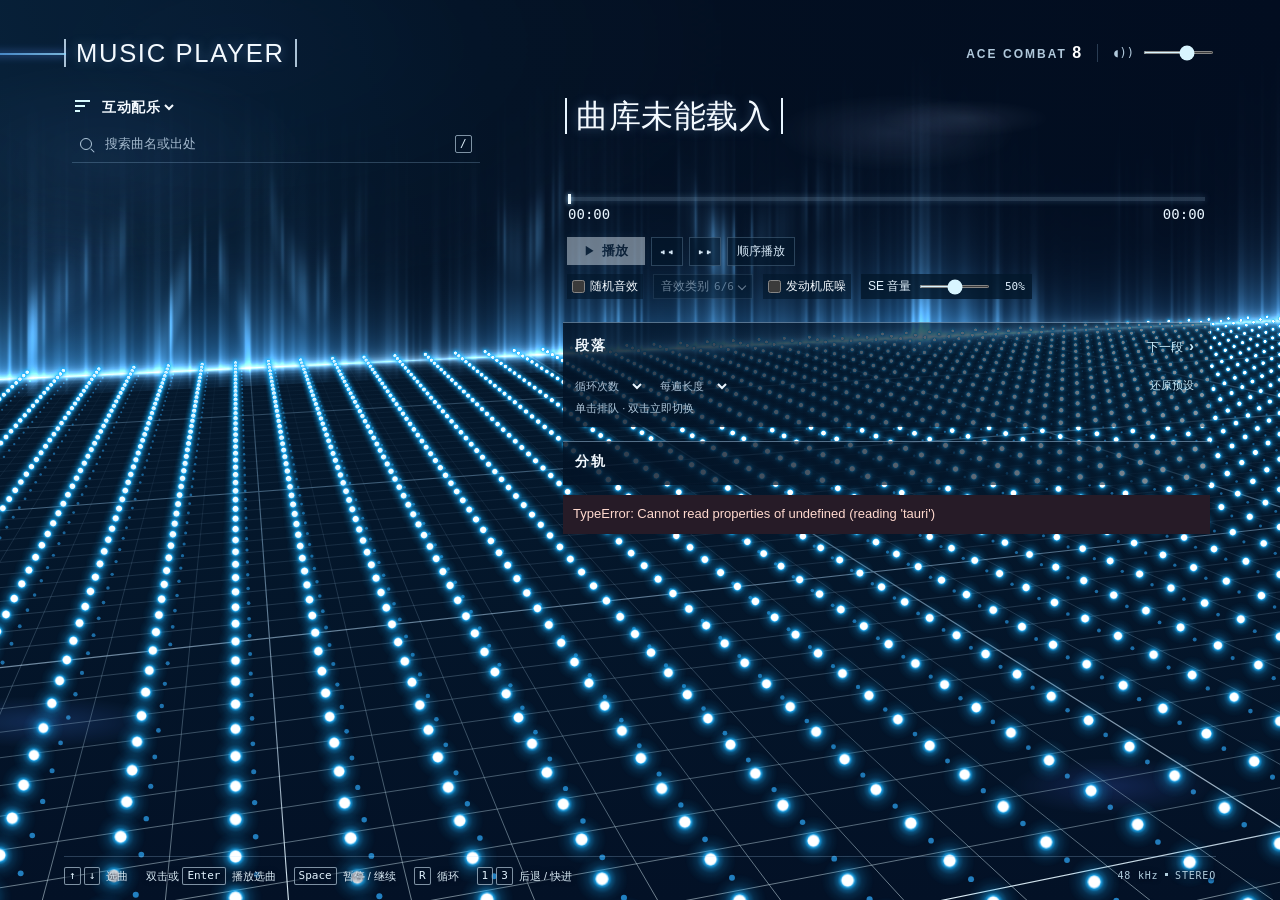
==== desktop/ui/index.html @ ee639d5a "Add AC8 interactive music player and portable Windows build" ====
<!doctype html>
<html lang="zh-CN">
<head>
  <meta charset="utf-8"><meta name="viewport" content="width=device-width,initial-scale=1">
  <title>ACE COMBAT 8 · MUSIC PLAYER</title>
  <link rel="stylesheet" href="player.css">
  <script defer src="spectral-field.js"></script><script defer src="terrain.js"></script>
  <script defer src="meters.js"></script><script defer src="arrangements.js"></script><script defer src="library-import.js"></script><script defer src="player.js"></script>
</head>
<body>
  <canvas id="terrain" aria-hidden="true"></canvas>
  <dialog id="libraryImport" aria-labelledby="importTitle">
    <h2 id="importTitle">从游戏导入音频</h2>
    <p id="importInfo"></p>
    <form id="importForm">
      <label for="importPath">ACE COMBAT 8 安装目录</label>
      <div class="import-path"><input id="importPath" type="text" spellcheck="false" placeholder="选择或粘贴游戏目录"><button id="importBrowse" type="button">浏览…</button></div>
      <progress id="importProgress" hidden></progress>
      <p id="importMessage" role="status"></p>
      <button id="importStart" class="primary" type="submit">导入音频</button>
    </form>
  </dialog>
  <div class="shell">
    <header><h1>MUSIC PLAYER</h1>
      <div class="header-right"><span class="game">ACE COMBAT <b>8</b></span><span class="vline"></span>
        <label class="vol" title="总音量"><span aria-hidden="true">◖))</span><span class="sr">总音量</span><input id="volume" type="range" min="0" max="100" value="65"></label>
      </div>
    </header>
    <main>
      <nav aria-label="曲库">
        <div class="navtop"><label class="category"><span class="filter-icon" aria-hidden="true"></span>
          <select aria-label="曲库分类" id="filter"><option>互动配乐</option><option>单段配乐</option><option>全部曲目</option></select></label>
          <span id="total" class="mono"></span></div>
        <label class="search"><i aria-hidden="true"></i><input type="search" id="query" placeholder="搜索曲名或出处" aria-label="搜索曲名或出处"><kbd>/</kbd></label>
        <div id="list" role="listbox" aria-label="选曲" tabindex="0"></div>
        <p id="empty" hidden>没有匹配的曲目</p>
      </nav>
      <section id="right" aria-label="播放控制">
        <article id="now"><div class="headings"><h2 id="title">正在读取曲库</h2><p id="origin"></p><p id="other" hidden></p></div>
          <div class="meterbox"><canvas id="spectrum" aria-label="实时音频频谱"></canvas></div>
          <input id="seek" type="range" min="0" max="10000" value="0" aria-label="段落播放位置">
          <div class="timing mono"><span id="time">00:00</span><span id="duration">00:00</span></div>
          <div class="transport"><button class="primary" id="play" disabled><span id="playIcon">▶</span><span id="playText">播放</span></button>
            <button class="icon" id="previous" title="上一首（A）" aria-label="上一首">◂◂</button>
            <button class="icon" id="following" title="下一首（D）" aria-label="下一首">▸▸</button>
            <button class="order" id="order" title="切换顺序或随机播放（T）">顺序播放</button>
            <span id="load" role="status"></span>
          </div>
          <div class="cockpit-controls" role="group" aria-label="座舱音效">
            <label class="effects-switch"><input type="checkbox" id="effects" role="switch">随机音效</label>
            <button id="chooseEffects" type="button" aria-expanded="false" aria-controls="effectCategories" disabled>音效类别 <span id="effectCount">6/6</span></button>
            <label class="effects-switch" title="巡航时推力缓慢变化，开启随机告警后会随警报起伏"><input type="checkbox" id="engineBed" role="switch">发动机底噪</label>
            <label class="vol se-volume"><span>SE 音量</span><input id="seVolume" type="range" min="0" max="100" value="50" aria-label="SE 音量"><output id="seLevel" for="seVolume">50%</output></label>
          </div>
          <fieldset id="effectCategories" aria-label="随机播放的音效类别" hidden>
            <label><input type="checkbox" value="missile" checked>导弹来袭</label>
            <label><input type="checkbox" value="launch" checked>发射导弹</label>
            <label><input type="checkbox" value="gun" checked>机炮射击</label>
            <label><input type="checkbox" value="railgun" checked>轨道炮告警</label>
            <label><input type="checkbox" value="pull_up" checked>拉起告警</label>
            <label><input type="checkbox" value="stall" checked>失速告警</label>
          </fieldset>
        </article>
        <section class="pane phases"><div class="pane-head"><h3>段落</h3><span id="phaseStatus" aria-live="polite"></span>
          <button id="nextPhase" title="按当前音乐规则切至下一段">下一段 <b>›</b></button></div>
          <div id="sections" aria-label="选择段落" title="单击排队，双击立即切换"></div>
          <div class="settings"><label>循环次数 <select id="repeat" aria-label="循环次数"></select></label>
            <label>每遍长度 <select id="bars" aria-label="每遍长度"></select></label>
            <button id="reset">还原预设</button></div>
          <p class="section-help">单击排队 · 双击立即切换</p>
        </section>
        <section class="pane tracks"><div class="pane-head"><h3>分轨</h3><span id="laneCount"></span><span id="loopInfo" class="mono"></span></div>
          <div id="lanes" aria-label="分轨开关和时间线"></div>
        </section>
        <section id="arrangements" class="pane arr" aria-label="编排" hidden>
          <div class="pane-head"><h3>编排</h3><span id="arrPosition" class="mono"></span><button id="arrNew">新建</button></div>
          <div id="arrList" role="group" aria-label="选择编排"></div>
          <div id="arrPreview"></div>
          <div id="arrEditor"></div>
          <p id="arrNotice" role="status" hidden></p>
        </section>
        <p id="error" role="alert" hidden></p>
      </section>
    </main>
    <footer><span><kbd>↑</kbd><kbd>↓</kbd> 选曲</span><span>双击或 <kbd>Enter</kbd> 播放选曲</span><span><kbd>Space</kbd> 暂停 / 继续</span><span><kbd>R</kbd> 循环</span><span><kbd>1</kbd><kbd>3</kbd> 后退 / 快进</span>
    <span class="outfmt">48 kHz <i></i> STEREO</span></footer>
  </div>
</body></html>
---- desktop/ui/player.css ----
:root{color-scheme:dark;--white:#f4faff;--soft:#b1c9dc;--dim:#8faac2;--cyan:#a4eaff;--line:rgba(174,215,249,.23);--fill:rgba(5,22,41,.7);--sans:Barlow,"Segoe UI","Microsoft YaHei UI",sans-serif;--mono:"IBM Plex Mono",Consolas,monospace}
*{box-sizing:border-box}
body{margin:0;background:#031022;color:var(--white);font:15px/1.4 var(--sans);overflow:hidden}
button,input,select{font:inherit;color:inherit}
button,select,input[type=range]{cursor:pointer}
button{background:transparent;border:0;color:inherit}
select{border:0;border-radius:0;background-color:transparent}
option{background:#10283e;color:white}
button:focus-visible,select:focus-visible,input:focus-visible,#list:focus-visible{outline:1px solid var(--cyan);outline-offset:3px}
[hidden]{display:none!important}
#terrain{position:fixed;inset:0;height:100%;width:100%;pointer-events:none}
#libraryImport{width:min(460px,88vw);padding:25px 28px;border:1px solid #668aa4;background:#081d30;color:var(--white);box-shadow:0 10px 80px #000a}
#libraryImport::backdrop{background:#020b18cc}
#libraryImport h2{font-size:23px;margin:0 0 12px}
#libraryImport p,#libraryImport label{font-size:13px;color:var(--soft)}
.import-path{display:flex;gap:6px;margin-top:5px}
.import-path input{flex:1;min-width:0;background:#031323;border:1px solid var(--line);padding:7px}
.import-path button,#importStart{border:1px solid var(--line);padding:6px 12px}
#importProgress{width:100%;height:6px;margin-top:14px;accent-color:var(--cyan)}
#importMessage{overflow-wrap:anywhere}
.shell{position:relative;max-width:1620px;margin:auto;height:100dvh;padding:clamp(18px,4.3vh,46px) clamp(24px,5vw,100px) 15px;display:flex;flex-direction:column}
header{display:flex;align-items:center;justify-content:space-between;gap:24px;margin-bottom:clamp(16px,3vh,32px)}
h1,h2,h3,p{margin:0}
h1,h2{font-weight:500;line-height:1.1;text-shadow:0 0 11px #8dbfff5c}
h1{position:relative;font-size:clamp(21px,2vw,33px);letter-spacing:.065em;padding:0 10px;border-inline:2px solid #d5edffcc}
h1:before{content:"";position:absolute;right:100%;width:20vw;top:52%;height:2px;background:linear-gradient(90deg,transparent,#1978ff9c 45%,#93d7ffcf);box-shadow:0 0 9px #5d93ff}
.header-right,.vol{display:flex;gap:14px;align-items:center}
.game{font-size:12px;letter-spacing:.17em;color:var(--soft);font-weight:600}
.game b{font-size:16px;color:white}
.vline{height:18px;border-left:1px solid var(--line)}
.vol{gap:7px;color:var(--soft);font:12px var(--mono)}
.vol input{width:71px;height:3px;accent-color:#d8f5ff}
main{flex:1;display:grid;grid-template-columns:minmax(220px,.72fr) minmax(400px,1.12fr);gap:clamp(30px,6.2vw,108px);min-height:0}
nav{display:flex;flex-direction:column;min-height:0;position:relative;padding-bottom:6px}
.navtop{display:flex;align-items:center;justify-content:space-between;padding:0 12px 8px 11px}
.category{display:flex;align-items:center;gap:8px;font-size:14px}
.category select{font-weight:650;letter-spacing:.04em;padding:4px 0}
.filter-icon{width:15px;height:13px;background:linear-gradient(#d8fbff,#d8fbff) 0 0/15px 2px,linear-gradient(#d8fbff,#d8fbff) 0 5px/10px 2px,linear-gradient(#d8fbff,#d8fbff) 0 10px/5px 2px;background-repeat:no-repeat}
.mono,.timing,kbd,.outfmt{font-family:var(--mono)}
#total{font-size:12px;color:var(--dim)}
.search{display:flex;gap:11px;align-items:center;margin:0 4px 11px 8px;padding:6px 8px 8px;border-bottom:1px solid var(--line)}
.search i{position:relative;width:12px;height:12px;border:1.4px solid var(--soft);border-radius:50%}
.search i:after{content:"";position:absolute;right:-4px;bottom:-2px;width:5px;height:1px;background:var(--soft);transform:rotate(45deg)}
.search input{flex:1;min-width:0;outline:0!important;background:transparent;border:0;font-size:13px}
.search input::placeholder{color:#a3b8cc}
.search:focus-within{border-bottom-color:var(--cyan)}
kbd{border:1px solid #cce4f49c;border-radius:2px;padding:0 4px;display:inline-block;line-height:1.45;font-size:11px;color:#e3f4ff;vertical-align:1px}
#list{min-height:0;overflow:auto;position:relative;border-left:2px solid #91b3d45c;background:linear-gradient(90deg,#02102370,transparent 92%);scrollbar-width:thin;scrollbar-color:#b3d7f277 #0f1c2e44;scroll-behavior:auto}
#list:focus-visible{outline:0;border-left-color:#d6eeff;box-shadow:-2px 0 5px #6896da5e}
.song{position:relative;display:flex;align-items:center;gap:14px;min-height:51px;padding:6px 14px 7px 18px;cursor:pointer;transition:color .14s,background .14s}
.song .copy{flex:1;min-width:0}
.song strong,.song small{display:block;overflow:hidden;text-overflow:ellipsis;white-space:nowrap}
.song strong{font-size:clamp(16px,1.45vw,22px);font-weight:500;line-height:1.3;letter-spacing:.012em;text-shadow:0 1px 3px #001021,0 0 8px #001021}
.song small{font-size:11px;color:#bacbdc;line-height:1.45;letter-spacing:.025em;text-shadow:0 1px 3px #011225,0 0 4px #011225}
.song:hover{background:rgba(157,211,253,.1)}
.song.focused{color:#294963;background:linear-gradient(90deg,#fff,#eef7ff 82%,#d9ecff);box-shadow:0 0 11px #7ba9ff55}
.song.focused strong{text-shadow:none;font-weight:600}
.song.focused small{color:#546b83;text-shadow:none}
.song .mark{width:14px;height:15px;display:flex;align-items:center;gap:2px;opacity:0;color:var(--cyan)}
.song.current .mark{opacity:.94}
.song.focused.current .mark{color:#286188}
.mark i{width:2px;height:3px;background:currentColor}
.song.current .mark i:nth-child(2){height:10px}
.song.current .mark i:nth-child(3){height:6px}
.playing .song.current .mark i{animation:vu .65s ease-in-out infinite alternate}
.playing .song.current .mark i:nth-child(2){animation-delay:-.25s}
.playing .song.current .mark i:nth-child(3){animation-delay:-.45s}
#empty{color:var(--soft);margin:12px;font-size:13px}
#right{min-height:0;overflow:auto;padding:0 6px 10px 0;scrollbar-width:thin;scrollbar-color:#85a5c35c transparent}
#now{padding:1px 2px 9px}
.headings{padding-top:3px;min-width:0}
h2{display:inline;font-size:clamp(24px,2.5vw,40px);line-height:1.16;letter-spacing:.015em;border-inline:2px solid #e7f5ff;padding:0 .29em;box-decoration-break:clone;-webkit-box-decoration-break:clone}
#origin,#other{font-size:12px;color:#adc7dc;margin:8px 0 0 3px}
#other{margin-top:4px}
.meterbox{height:clamp(26px,5.5vh,66px);margin:1px 3px 0;position:relative}
#spectrum{position:absolute;width:100%;height:100%}
#seek{display:block;-webkit-appearance:none;appearance:none;width:calc(100% - 6px);height:13px;background:transparent;margin:0 3px;--pos:0%}
#seek::-webkit-slider-runnable-track{height:4px;background:linear-gradient(to right,#fff 0 var(--pos),rgba(143,183,215,.24) var(--pos) 100%);box-shadow:0 0 6px #7aaee242}
#seek::-webkit-slider-thumb{appearance:none;width:3px;height:10px;margin-top:-3px;background:#effbff;box-shadow:0 0 5px #9bd4ff}
.timing{display:flex;justify-content:space-between;margin:0 3px;font-size:14px;font-variant-numeric:tabular-nums;color:#e9f6ff}
.transport{display:flex;align-items:center;gap:6px;margin:10px 2px 0;min-height:32px}
.primary,.icon,.order,#nextPhase,#reset{transition:background .15s,color .15s,border-color .15s}
.primary{font-weight:650;font-size:13px;padding:5px 15px;color:#132a42;background:#e6f4ff;box-shadow:0 0 11px #96ccff24;min-width:78px}
#playIcon{display:inline-block;margin-right:7px;font-size:11px}
.icon,.order{border:1px solid var(--line);background:#03172a99;color:#d7e9f7;font-size:12px;padding:5px 9px;min-height:29px}
.icon{font-size:15px;padding:2px 7px}
button:hover{color:var(--cyan)}
.primary:hover{color:#123d5e;background:white}
.icon:hover,.order:hover,#nextPhase:hover,#reset:hover{background:#25466288}
button:disabled,select:disabled{opacity:.45;cursor:default}
#load{margin-left:auto;font-size:11px;color:var(--soft);text-align:right}
.pane{margin-top:14px;padding:10px 12px 10px;border-top:1px solid #badfff70;background:linear-gradient(105deg,#031326d9,#04182c99 78%,#061b2e75)}
.pane-head,.settings,.timing{display:flex;align-items:center}
.pane-head{gap:10px;margin-bottom:8px}
h3{font-weight:600;font-size:14px;letter-spacing:.14em}
.pane-head>span{font-size:11px;color:var(--soft)}
#phaseStatus{overflow:hidden;text-overflow:ellipsis;white-space:nowrap}
#nextPhase,#reset{margin-left:auto;padding:2px 4px;white-space:nowrap;color:#cef1ff;font-size:12px}
#nextPhase b{font-size:15px;margin-left:3px}
#sections{display:flex;flex-wrap:wrap;gap:4px;max-height:112px;overflow:auto;scrollbar-width:thin}
.section{border:1px solid #91bee34a;padding:4px 7px;display:flex;align-items:center;gap:5px;background:#092238ba;color:#cee2f2;font-size:12px}
.section.sel{color:#122c43;background:#c8edff;border-color:#d8f3ff}
.section.wait{border-color:var(--cyan);animation:pending 1s ease-in-out infinite alternate}
.section-help{margin:6px 0 0;color:var(--soft);font-size:11px}
.effects-switch{display:inline-flex;align-items:center;gap:5px;padding:4px 5px;white-space:nowrap;cursor:pointer;font-size:12px;background:#03172a99}
.effects-switch input{accent-color:#88e9ff;margin:0;cursor:pointer}
.cockpit-controls{display:flex;flex-wrap:wrap;align-items:center;gap:5px 10px;margin:7px 2px 0}
#chooseEffects{display:inline-flex;gap:5px;align-items:center;padding:3px 7px;border:1px solid var(--line);background:#03172ad4;color:#def1ff;font-size:12px;white-space:nowrap}
#chooseEffects span{font:11px var(--mono);color:var(--soft)}
#chooseEffects::after{content:"";width:5px;height:5px;border:solid currentColor;border-width:0 1px 1px 0;transform:translateY(-1px) rotate(45deg)}
#chooseEffects[aria-expanded=true]::after{transform:translateY(2px) rotate(225deg)}
#effectCategories{display:grid;grid-template-columns:repeat(auto-fit,minmax(96px,1fr));gap:3px 8px;margin:6px 2px 0;padding:6px 9px;border:1px solid var(--line);background:#061c30e8}
#effectCategories label{display:flex;align-items:center;gap:6px;padding:4px 0;cursor:pointer;font-size:12px;white-space:nowrap}
#effectCategories input{margin:0;accent-color:#88e9ff}
.se-volume{gap:6px;padding:4px 7px;background:#03172ac9;color:#e2f2fe;font:12px var(--sans);white-space:nowrap}
.se-volume output{min-width:4ch;text-align:right;font:11px var(--mono)}
.transport{flex-wrap:wrap}
.section i{font:10px var(--mono);opacity:.71}
.settings{gap:15px;margin-top:10px;flex-wrap:wrap}
.settings label{font-size:11px;color:#acc2d6;white-space:nowrap}
.settings select{margin-left:3px;font-size:12px;color:#ecf6ff;max-width:94px}
#reset{font-size:11px}
.tracks{padding-bottom:6px}
#loopInfo{margin-left:auto;font-size:11px}
#lanes{max-height:270px;overflow:auto;scrollbar-width:thin}
.lane{display:grid;grid-template-columns:85px 1fr;align-items:center;gap:5px;min-height:31px;border-top:1px solid #badfff19}
.lane button{display:flex;align-items:center;gap:8px;font-size:12px;text-align:left;color:#e8f7ff;padding:4px 0}
.lane .light{width:7px;height:7px;border:1px solid currentColor;background:#b3ecff;box-shadow:0 0 6px #67d0ff99}
.lane.off .light{background:transparent;box-shadow:none}
.lane.off button{color:#92a8b9}
.lane canvas{display:block;width:100%;height:25px;cursor:crosshair}
.silent{font-size:12px;color:var(--dim);padding:10px 0}
.arr{font-size:12px}
.arr .pane-head>button{margin-left:auto}
#arrList{display:grid;gap:2px;max-height:160px;overflow:auto}
#arrList button{display:flex;align-items:center;justify-content:space-between;text-align:left;border-left:2px solid transparent;background:#061b2daf;padding:5px 9px;gap:12px}
#arrList button[aria-pressed=true]{border-color:#9cecff;background:#1c4359e6;color:white}
#arrList small,.arr details p,.arr details small{color:var(--soft);font-size:11px}
#arrPreview:has(details){display:grid;grid-template-columns:1fr auto;gap:8px;align-items:start;margin-top:7px}
.arr details{min-width:0}.arr summary{cursor:pointer;padding:4px 0;color:#d7edfb}
.arr ol{margin:5px 0;padding-left:24px;max-height:160px;overflow:auto;line-height:1.65}
.arr details p{margin:4px 0 0}
#arrEditor:not(:empty){margin-top:10px;padding:10px;border:1px solid var(--line);background:#03172aeb;display:grid;gap:8px}
.arr-bar,.arr-steps,.arr-lanes{display:flex;align-items:center;gap:5px;flex-wrap:wrap}
.arr-steps{max-height:130px;overflow:auto}
.arr-bar button,.arr-steps button,#arrNew,#arrEditor>button{border:1px solid var(--line);padding:3px 8px;background:#0c283d}
.arr-steps [aria-pressed=true]{color:#102739;background:#bce6fb}
#arrEditor>button{justify-self:start}
.arr h4{font-size:12px;margin:2px 0 0;font-weight:500;color:#c0dfef}
.arr label{display:inline-flex;align-items:center;gap:6px;font-size:12px}
.arr input,.arr select{color:#f0f9ff;background:#0a2034;border:1px solid var(--line);padding:3px 5px;max-width:100%;font:inherit}
.arr select{min-width:0;max-width:210px}.arr input[type=number]{width:5em}
.arr-lanes label{padding:3px 6px;background:#102d42}.arr-lanes input{accent-color:#9deaff;margin:0}
.arr-event{padding:7px;border-left:2px solid #558ba3;background:#12304480}.arr-event .arr-lanes{margin-top:5px}
#arrNotice{margin:8px 0 0;color:#d0eafa}
.section:disabled.sel{opacity:1}.section:disabled{cursor:default}
#error{background:#261b27;color:#ffd9ce;padding:10px;margin-top:10px;font-size:13px}
footer{display:flex;align-items:center;flex-wrap:wrap;gap:8px 18px;border-top:1px solid var(--line);padding-top:10px;margin-top:14px;color:#d9e9f3;font-size:11px}
footer kbd{margin-right:3px}
footer>span{text-shadow:0 1px 3px #021329,0 0 5px #021329}
footer kbd{background:#071528a6}
.outfmt{margin-left:auto;letter-spacing:.08em;font-size:10px;color:#b2cede}
.outfmt i{display:inline-block;width:3px;height:3px;vertical-align:3px;background:currentColor}
.swap{animation:reveal .27s ease-out}
.sr{position:absolute;width:1px;height:1px;overflow:hidden;clip-path:inset(100%)}
@keyframes reveal{from{opacity:.35;transform:translateX(8px)}to{opacity:1;transform:translateX(0)}}
@keyframes vu{from{transform:scaleY(.5)}to{transform:scaleY(1.45)}}
@keyframes pending{to{box-shadow:inset 0 0 8px #7ecaff80}}
@media(min-aspect-ratio:19/10) and (min-width:1050px){
  .shell{max-width:none;width:min(88vw,156vh);padding:4.8vh 0 4.4vh}
  header{margin-bottom:4.2vh}
  main{grid-template-columns:minmax(0,.90fr) minmax(0,1fr);gap:9.7%}
  h1{font-size:clamp(21px,2.55vh,32px);letter-spacing:.025em}
  h1:before{width:55vw}
  h2{font-size:clamp(23px,2.45vh,30px)}
  .meterbox{height:8vh}
  .song{padding-inline-start:2.8vh}
  .song strong{font-size:clamp(18px,2.2vh,27px)}
  .song small{font-size:clamp(11px,1.08vh,13px)}
  #list{max-height:65vh}
}
@media(max-height:700px){.shell{padding-top:16px}header{margin-bottom:10px}.meterbox{height:24px}.pane{margin-top:8px}.song{min-height:46px}.tracks{margin-bottom:4px}footer{margin-top:6px}}
@media(max-width:950px){.shell{padding-inline:22px}main{grid-template-columns:minmax(200px,.69fr) minmax(345px,1.25fr);gap:23px}.settings{gap:7px}footer{gap:8px}.game{font-size:10px}.outfmt{display:none}}
@media(prefers-reduced-motion:reduce){*,*::before,*::after{animation-duration:.001ms!important;transition-duration:.001ms!important}}
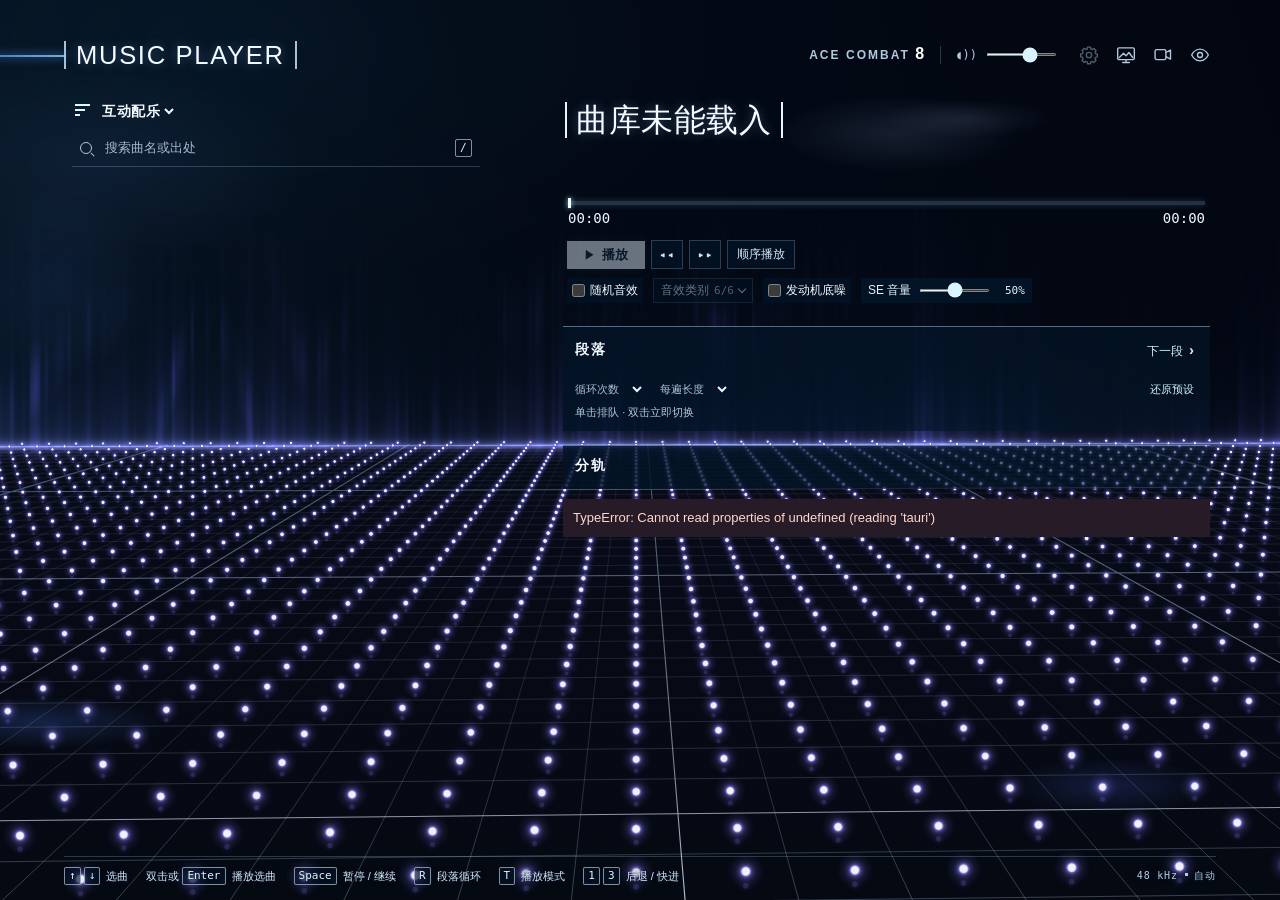
==== commit 8a842d4a: "Release v0.8.0 with desktop wallpaper and surround playback" ====
--- a/desktop/ui/index.html
+++ b/desktop/ui/index.html
@@ -4,32 +4,60 @@
   <meta charset="utf-8"><meta name="viewport" content="width=device-width,initial-scale=1">
   <title>ACE COMBAT 8 · MUSIC PLAYER</title>
   <link rel="stylesheet" href="player.css">
-  <script defer src="spectral-field.js"></script><script defer src="terrain.js"></script>
+  <script defer src="spectral-field.js"></script><script defer src="terrain-camera.js"></script><script defer src="terrain-points.js"></script><script defer src="terrain.js"></script>
   <script defer src="meters.js"></script><script defer src="arrangements.js"></script><script defer src="library-import.js"></script><script defer src="player.js"></script>
 </head>
 <body>
   <canvas id="terrain" aria-hidden="true"></canvas>
+  <dialog id="closePrompt" aria-labelledby="closeTitle">
+    <h2 id="closeTitle">关闭播放器？</h2>
+    <p>隐藏到托盘后，音乐和桌面背景会继续运行。</p>
+    <form method="dialog" class="source-actions">
+      <button value="cancel">取消</button><button value="exit">退出播放器</button>
+      <button value="hide" class="primary" autofocus>隐藏到托盘</button>
+    </form>
+  </dialog>
   <dialog id="libraryImport" aria-labelledby="importTitle">
-    <h2 id="importTitle">从游戏导入音频</h2>
-    <p id="importInfo"></p>
+    <h2 id="importTitle">音频来源</h2>
     <form id="importForm">
       <label for="importPath">ACE COMBAT 8 安装目录</label>
       <div class="import-path"><input id="importPath" type="text" spellcheck="false" placeholder="选择或粘贴游戏目录"><button id="importBrowse" type="button">浏览…</button></div>
+      <fieldset class="source-options"><legend>读取方式</legend>
+        <label><input type="radio" id="readDirect" name="readMode" checked>直接读取游戏文件</label>
+        <label><input type="radio" id="readExtract" name="readMode">提取到播放器目录</label>
+        <label class="native-option"><input type="checkbox" id="extractNative" disabled>同时提取原生 7.1.4 素材</label>
+      </fieldset>
+      <p id="importInfo"></p>
       <progress id="importProgress" hidden></progress>
       <p id="importMessage" role="status"></p>
-      <button id="importStart" class="primary" type="submit">导入音频</button>
+      <div class="source-actions"><button id="importCancel" type="button" hidden>取消</button><button id="importStart" class="primary" type="submit">进入播放器</button></div>
     </form>
   </dialog>
   <div class="shell">
     <header><h1>MUSIC PLAYER</h1>
       <div class="header-right"><span class="game">ACE COMBAT <b>8</b></span><span class="vline"></span>
         <label class="vol" title="总音量"><span aria-hidden="true">◖))</span><span class="sr">总音量</span><input id="volume" type="range" min="0" max="100" value="65"></label>
+        <button id="sourceSettings" class="header-icon" type="button" title="音频来源设置" aria-label="音频来源设置" aria-haspopup="dialog" disabled>
+          <svg viewBox="0 0 24 24" aria-hidden="true"><path d="M10.2 2.5h3.6l.5 2.3 1.6.7 2-1.3 2.6 2.6-1.3 2 .7 1.6 2.1.5v3.4l-2.2.5-.7 1.6 1.3 2-2.6 2.6-2-1.3-1.6.7-.5 2.1h-3.4l-.5-2.2-1.6-.7-2 1.3-2.6-2.6 1.3-2-.7-1.6-2.2-.5v-3.4l2.3-.5.7-1.6-1.3-2 2.6-2.6 2 1.3 1.6-.7z"/><circle cx="12" cy="12" r="3.2"/></svg>
+        </button>
+        <button id="wallpaperMode" class="header-icon" type="button" title="设为桌面背景" aria-label="桌面背景" aria-pressed="false">
+          <svg viewBox="0 0 24 24" aria-hidden="true"><rect x="2" y="3.5" width="20" height="14" rx="1.7"/><path d="m4 15 5-5 3 3 3.5-4 4.5 6M12 17.5V21m-4 0h8"/></svg>
+        </button>
+        <button id="cameraMode" class="header-icon" type="button" title="开启随机运镜" aria-label="随机运镜" aria-pressed="false">
+          <svg viewBox="0 0 24 24" aria-hidden="true"><rect x="2.5" y="5.5" width="13" height="12" rx="2"/><path d="m15.5 9 5.5-3v11l-5.5-3"/><path class="camera-play" d="m7.4 9 4 2.5-4 2.5z"/></svg>
+        </button>
+        <button id="toggleUi" class="header-icon" type="button" title="隐藏界面" aria-label="隐藏界面" aria-expanded="true">
+          <svg viewBox="0 0 24 24" aria-hidden="true">
+            <g class="eye-open"><path d="M2 12s3.6-7 10-7 10 7 10 7-3.6 7-10 7S2 12 2 12Z"/><circle cx="12" cy="12" r="3"/></g>
+            <g class="eye-off"><path d="m3 3 18 18M9.5 5.4A9 9 0 0 1 12 5c6.4 0 10 7 10 7a21 21 0 0 1-3.2 4M6.1 6.9A21 21 0 0 0 2 12s3.6 7 10 7a12 12 0 0 0 5.1-1.3M9.9 9.9a3 3 0 0 0 4.2 4.2"/></g>
+          </svg>
+        </button>
       </div>
     </header>
     <main>
       <nav aria-label="曲库">
         <div class="navtop"><label class="category"><span class="filter-icon" aria-hidden="true"></span>
-          <select aria-label="曲库分类" id="filter"><option>互动配乐</option><option>单段配乐</option><option>全部曲目</option></select></label>
+          <select aria-label="曲库分类" id="filter"><option>互动配乐</option><option value="单段配乐">单曲</option></select></label>
           <span id="total" class="mono"></span></div>
         <label class="search"><i aria-hidden="true"></i><input type="search" id="query" placeholder="搜索曲名或出处" aria-label="搜索曲名或出处"><kbd>/</kbd></label>
         <div id="list" role="listbox" aria-label="选曲" tabindex="0"></div>
@@ -43,7 +71,7 @@
           <div class="transport"><button class="primary" id="play" disabled><span id="playIcon">▶</span><span id="playText">播放</span></button>
             <button class="icon" id="previous" title="上一首（A）" aria-label="上一首">◂◂</button>
             <button class="icon" id="following" title="下一首（D）" aria-label="下一首">▸▸</button>
-            <button class="order" id="order" title="切换顺序或随机播放（T）">顺序播放</button>
+            <button class="order" id="order" title="切换播放模式（T）：顺序播放 / 随机播放 / 单曲循环">顺序播放</button>
             <span id="load" role="status"></span>
           </div>
           <div class="cockpit-controls" role="group" aria-label="座舱音效">
@@ -82,7 +110,7 @@
         <p id="error" role="alert" hidden></p>
       </section>
     </main>
-    <footer><span><kbd>↑</kbd><kbd>↓</kbd> 选曲</span><span>双击或 <kbd>Enter</kbd> 播放选曲</span><span><kbd>Space</kbd> 暂停 / 继续</span><span><kbd>R</kbd> 循环</span><span><kbd>1</kbd><kbd>3</kbd> 后退 / 快进</span>
-    <span class="outfmt">48 kHz <i></i> STEREO</span></footer>
+    <footer><span><kbd>↑</kbd><kbd>↓</kbd> 选曲</span><span>双击或 <kbd>Enter</kbd> 播放选曲</span><span><kbd>Space</kbd> 暂停 / 继续</span><span><kbd>R</kbd> 段落循环</span><span><kbd>T</kbd> 播放模式</span><span><kbd>1</kbd><kbd>3</kbd> 后退 / 快进</span>
+    <span class="outfmt">48 kHz <i></i> <span id="outputLayout">自动</span></span></footer>
   </div>
 </body></html>
--- a/desktop/ui/player.css
+++ b/desktop/ui/player.css
@@ -8,8 +8,24 @@
 option{background:#10283e;color:white}
 button:focus-visible,select:focus-visible,input:focus-visible,#list:focus-visible{outline:1px solid var(--cyan);outline-offset:3px}
 [hidden]{display:none!important}
-#terrain{position:fixed;inset:0;height:100%;width:100%;pointer-events:none}
+#terrain,#terrain-points{position:fixed;inset:0;height:100%;width:100%;pointer-events:none}
+.desktop-mode #terrain,.desktop-mode #terrain-points{visibility:hidden}
+#closePrompt{max-width:min(410px,90vw);padding:23px;color:var(--white);background:#081d30;border:1px solid #668aa4}
+#closePrompt::backdrop{background:#020b18ba}
+#closePrompt h2{font-size:22px}
+#closePrompt p{color:var(--soft)}
+#closePrompt button{padding:5px 10px;border:1px solid var(--line)}
 #libraryImport{width:min(460px,88vw);padding:25px 28px;border:1px solid #668aa4;background:#081d30;color:var(--white);box-shadow:0 10px 80px #000a}
+#importCancel{border:1px solid var(--line);padding:3px 10px;color:var(--soft)}
+#importCancel:hover{color:var(--white);border-color:var(--cyan)}
+.source-options{display:grid;gap:8px;margin:18px 0 0;padding:10px 0;border:0}
+.source-options legend{font-size:13px;color:var(--soft)}
+.source-options label{display:flex;align-items:center;gap:6px;cursor:pointer}
+.source-options input{accent-color:var(--cyan)}
+.source-options .native-option{margin-left:22px}
+.native-option:has(input:disabled){opacity:.48}
+.source-actions{display:flex;justify-content:flex-end;gap:8px}
+#importInfo{min-height:2.8em}
 #libraryImport::backdrop{background:#020b18cc}
 #libraryImport h2{font-size:23px;margin:0 0 12px}
 #libraryImport p,#libraryImport label{font-size:13px;color:var(--soft)}
@@ -25,6 +41,17 @@
 h1{position:relative;font-size:clamp(21px,2vw,33px);letter-spacing:.065em;padding:0 10px;border-inline:2px solid #d5edffcc}
 h1:before{content:"";position:absolute;right:100%;width:20vw;top:52%;height:2px;background:linear-gradient(90deg,transparent,#1978ff9c 45%,#93d7ffcf);box-shadow:0 0 9px #5d93ff}
 .header-right,.vol{display:flex;gap:14px;align-items:center}
+.header-icon{display:grid;place-items:center;width:32px;height:32px;padding:5px;color:var(--soft);border:1px solid transparent;transition:color .15s,background .15s,opacity .15s}
+.header-icon:hover,.header-icon:focus-visible{color:var(--white);border-color:var(--line);background:var(--fill)}
+.header-icon+.header-icon{margin-left:-9px}
+.header-icon svg{width:20px;height:20px;fill:none;stroke:currentColor;stroke-width:1.65;stroke-linejoin:round;stroke-linecap:round}
+#cameraMode .camera-play{fill:currentColor;stroke:none;opacity:0}
+#cameraMode[aria-pressed=true],#wallpaperMode[aria-pressed=true]{color:var(--cyan);border-color:var(--line);background:var(--fill)}
+#cameraMode[aria-pressed=true] .camera-play{opacity:1}
+.ui-hidden{visibility:hidden}
+.ui-hidden #toggleUi{visibility:visible;opacity:.58}
+.ui-hidden #toggleUi:hover,.ui-hidden #toggleUi:focus-visible{opacity:1}
+#toggleUi[aria-expanded=true] .eye-off,#toggleUi[aria-expanded=false] .eye-open{display:none}
 .game{font-size:12px;letter-spacing:.17em;color:var(--soft);font-weight:600}
 .game b{font-size:16px;color:white}
 .vline{height:18px;border-left:1px solid var(--line)}
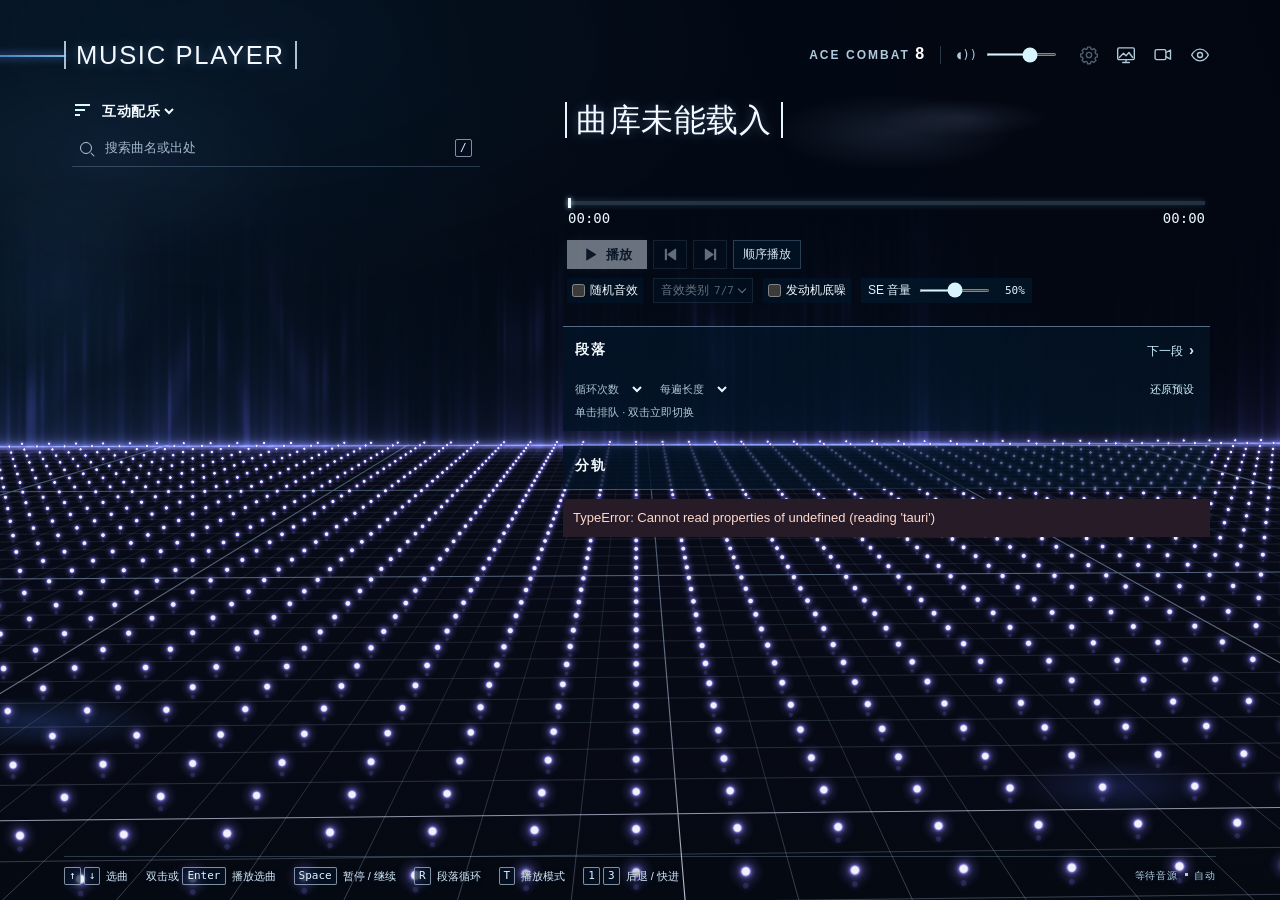
==== commit f99052e9: "Release v1.0.0 with playlists, session restore and cloud ambience" ====
--- a/desktop/ui/index.html
+++ b/desktop/ui/index.html
@@ -5,7 +5,7 @@
   <title>ACE COMBAT 8 · MUSIC PLAYER</title>
   <link rel="stylesheet" href="player.css">
   <script defer src="spectral-field.js"></script><script defer src="terrain-camera.js"></script><script defer src="terrain-points.js"></script><script defer src="terrain.js"></script>
-  <script defer src="meters.js"></script><script defer src="arrangements.js"></script><script defer src="library-import.js"></script><script defer src="player.js"></script>
+  <script defer src="meters.js"></script><script defer src="arrangements.js"></script><script defer src="playlist.js"></script><script defer src="library-import.js"></script><script defer src="player.js"></script>
 </head>
 <body>
   <canvas id="terrain" aria-hidden="true"></canvas>
@@ -57,26 +57,42 @@
     <main>
       <nav aria-label="曲库">
         <div class="navtop"><label class="category"><span class="filter-icon" aria-hidden="true"></span>
-          <select aria-label="曲库分类" id="filter"><option>互动配乐</option><option value="单段配乐">单曲</option></select></label>
+          <select aria-label="曲库分类" id="filter"><option>互动配乐</option><option value="单段配乐">单曲</option><option value="playlist">播放列表</option></select></label>
           <span id="total" class="mono"></span></div>
         <label class="search"><i aria-hidden="true"></i><input type="search" id="query" placeholder="搜索曲名或出处" aria-label="搜索曲名或出处"><kbd>/</kbd></label>
         <div id="list" role="listbox" aria-label="选曲" tabindex="0"></div>
         <p id="empty" hidden>没有匹配的曲目</p>
+        <div id="catalogActions" class="list-actions" hidden>
+          <select id="addPlan" aria-label="要加入播放列表的编排"></select>
+          <button id="addEntry" type="button">＋ 加入播放列表</button>
+        </div>
+        <div id="playlistActions" class="list-actions" hidden>
+          <button id="startList" type="button" class="primary">播放列表</button>
+          <select id="listMode" aria-label="列表播放模式"></select>
+          <button id="moveUp" type="button" aria-label="将选中条目上移">上移</button>
+          <button id="moveDown" type="button" aria-label="将选中条目下移">下移</button>
+          <button id="removeEntry" type="button">移除</button>
+        </div>
+        <p id="listNotice" role="status"></p>
       </nav>
       <section id="right" aria-label="播放控制">
         <article id="now"><div class="headings"><h2 id="title">正在读取曲库</h2><p id="origin"></p><p id="other" hidden></p></div>
           <div class="meterbox"><canvas id="spectrum" aria-label="实时音频频谱"></canvas></div>
           <input id="seek" type="range" min="0" max="10000" value="0" aria-label="段落播放位置">
           <div class="timing mono"><span id="time">00:00</span><span id="duration">00:00</span></div>
-          <div class="transport"><button class="primary" id="play" disabled><span id="playIcon">▶</span><span id="playText">播放</span></button>
-            <button class="icon" id="previous" title="上一首（A）" aria-label="上一首">◂◂</button>
-            <button class="icon" id="following" title="下一首（D）" aria-label="下一首">▸▸</button>
+          <div class="transport"><button class="primary" id="play" disabled>
+              <svg viewBox="0 0 24 24" aria-hidden="true"><path class="play-mark" d="M6 4.5a.9.9 0 0 1 1.4-.76l12 7.5a.9.9 0 0 1 0 1.52l-12 7.5A.9.9 0 0 1 6 19.5Z"/><g class="pause-mark"><rect x="5" y="4" width="5" height="16" rx="1"/><rect x="14" y="4" width="5" height="16" rx="1"/></g></svg>
+              <span id="playText">播放</span></button>
+            <button class="icon" id="previous" title="上一首（A）" aria-label="上一首" disabled>
+              <svg viewBox="0 0 24 24" aria-hidden="true"><rect x="4" y="4" width="3" height="16" rx=".8"/><path d="M20 4.6a.8.8 0 0 0-1.24-.67L8 11.33a.8.8 0 0 0 0 1.34l10.76 7.4A.8.8 0 0 0 20 19.4Z"/></svg></button>
+            <button class="icon" id="following" title="下一首（D）" aria-label="下一首" disabled>
+              <svg viewBox="0 0 24 24" aria-hidden="true"><rect x="17" y="4" width="3" height="16" rx=".8"/><path d="M4 4.6a.8.8 0 0 1 1.24-.67L16 11.33a.8.8 0 0 1 0 1.34l-10.76 7.4A.8.8 0 0 1 4 19.4Z"/></svg></button>
             <button class="order" id="order" title="切换播放模式（T）：顺序播放 / 随机播放 / 单曲循环">顺序播放</button>
             <span id="load" role="status"></span>
           </div>
           <div class="cockpit-controls" role="group" aria-label="座舱音效">
             <label class="effects-switch"><input type="checkbox" id="effects" role="switch">随机音效</label>
-            <button id="chooseEffects" type="button" aria-expanded="false" aria-controls="effectCategories" disabled>音效类别 <span id="effectCount">6/6</span></button>
+            <button id="chooseEffects" type="button" aria-expanded="false" aria-controls="effectCategories" disabled>音效类别 <span id="effectCount">7/7</span></button>
             <label class="effects-switch" title="巡航时推力缓慢变化，开启随机告警后会随警报起伏"><input type="checkbox" id="engineBed" role="switch">发动机底噪</label>
             <label class="vol se-volume"><span>SE 音量</span><input id="seVolume" type="range" min="0" max="100" value="50" aria-label="SE 音量"><output id="seLevel" for="seVolume">50%</output></label>
           </div>
@@ -87,6 +103,7 @@
             <label><input type="checkbox" value="railgun" checked>轨道炮告警</label>
             <label><input type="checkbox" value="pull_up" checked>拉起告警</label>
             <label><input type="checkbox" value="stall" checked>失速告警</label>
+            <label title="穿过云层时音乐渐闷，出云后恢复"><input type="checkbox" value="cloud" checked>过云</label>
           </fieldset>
         </article>
         <section class="pane phases"><div class="pane-head"><h3>段落</h3><span id="phaseStatus" aria-live="polite"></span>
@@ -111,6 +128,6 @@
       </section>
     </main>
     <footer><span><kbd>↑</kbd><kbd>↓</kbd> 选曲</span><span>双击或 <kbd>Enter</kbd> 播放选曲</span><span><kbd>Space</kbd> 暂停 / 继续</span><span><kbd>R</kbd> 段落循环</span><span><kbd>T</kbd> 播放模式</span><span><kbd>1</kbd><kbd>3</kbd> 后退 / 快进</span>
-    <span class="outfmt">48 kHz <i></i> <span id="outputLayout">自动</span></span></footer>
+    <span class="outfmt"><span id="audioFormat">等待音源</span> <i></i> <span id="outputLayout">自动</span></span></footer>
   </div>
 </body></html>
--- a/desktop/ui/player.css
+++ b/desktop/ui/player.css
@@ -93,6 +93,12 @@
 .playing .song.current .mark i:nth-child(2){animation-delay:-.25s}
 .playing .song.current .mark i:nth-child(3){animation-delay:-.45s}
 #empty{color:var(--soft);margin:12px;font-size:13px}
+.list-actions{display:flex;align-items:center;gap:5px;flex-wrap:wrap;margin:9px 4px 0 8px}
+.list-actions button,.list-actions select{padding:4px 8px;border:1px solid var(--line);font-size:12px;background:#071d30;color:var(--white)}
+.list-actions .primary{background:#d8efff;color:#132a42}
+.list-actions select{max-width:100%;min-width:0}
+#listNotice{margin:5px 12px 0;font-size:12px;color:var(--cyan)}
+#listNotice:empty{display:none}
 #right{min-height:0;overflow:auto;padding:0 6px 10px 0;scrollbar-width:thin;scrollbar-color:#85a5c35c transparent}
 #now{padding:1px 2px 9px}
 .headings{padding-top:3px;min-width:0}
@@ -108,9 +114,13 @@
 .transport{display:flex;align-items:center;gap:6px;margin:10px 2px 0;min-height:32px}
 .primary,.icon,.order,#nextPhase,#reset{transition:background .15s,color .15s,border-color .15s}
 .primary{font-weight:650;font-size:13px;padding:5px 15px;color:#132a42;background:#e6f4ff;box-shadow:0 0 11px #96ccff24;min-width:78px}
-#playIcon{display:inline-block;margin-right:7px;font-size:11px}
+.transport .primary,.transport .icon{display:inline-flex;align-items:center;justify-content:center;min-height:29px}
+.transport .primary{gap:7px}
+.transport svg{display:block;width:17px;height:17px;fill:currentColor;flex:none}
+#play .pause-mark,#play.can-pause .play-mark{display:none}
+#play.can-pause .pause-mark{display:inline}
 .icon,.order{border:1px solid var(--line);background:#03172a99;color:#d7e9f7;font-size:12px;padding:5px 9px;min-height:29px}
-.icon{font-size:15px;padding:2px 7px}
+.icon{width:34px;padding:2px 7px}
 button:hover{color:var(--cyan)}
 .primary:hover{color:#123d5e;background:white}
 .icon:hover,.order:hover,#nextPhase:hover,#reset:hover{background:#25466288}
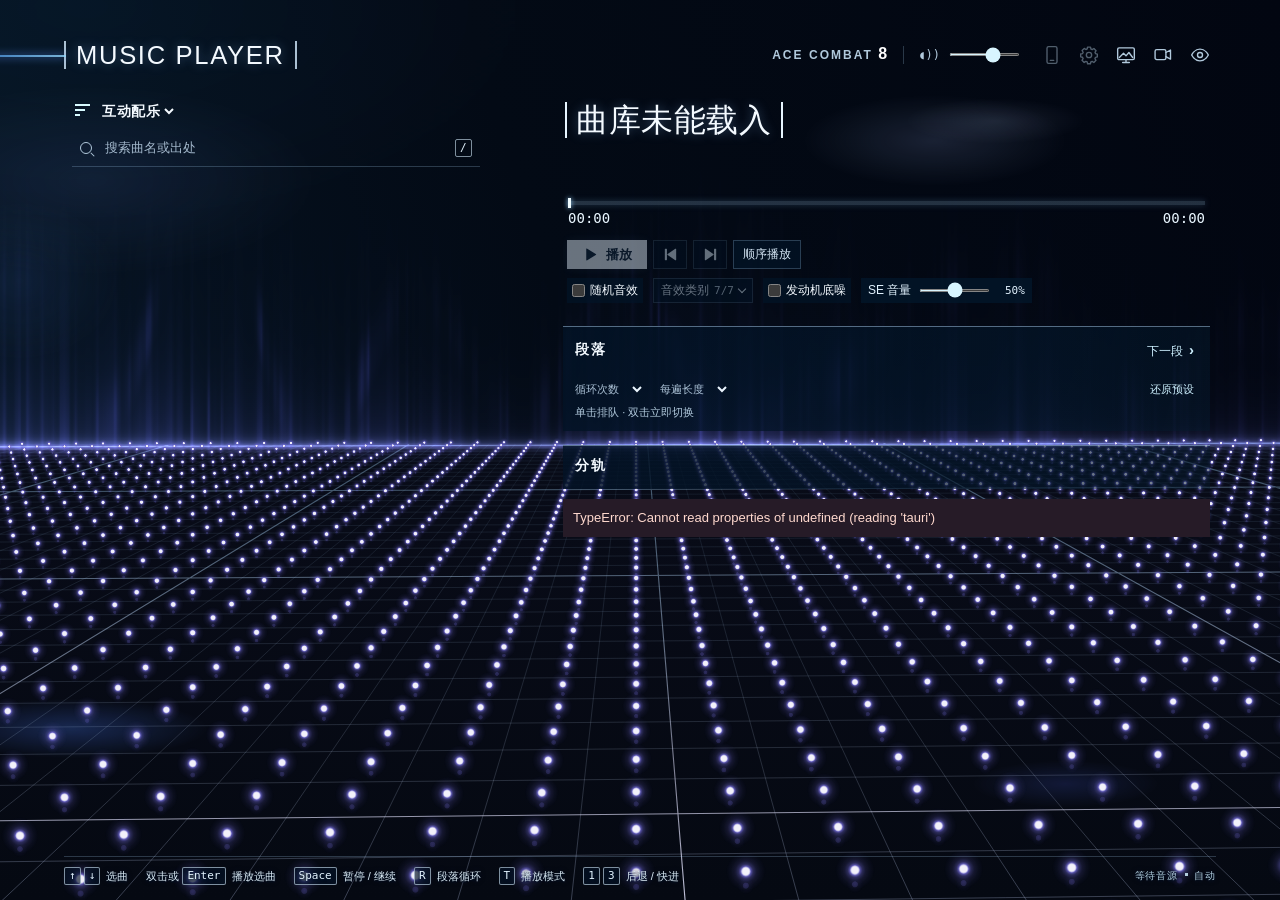
==== commit 8680632e: "Add Android player, desktop transfer and signed APK releases" ====
--- a/desktop/ui/index.html
+++ b/desktop/ui/index.html
@@ -5,7 +5,7 @@
   <title>ACE COMBAT 8 · MUSIC PLAYER</title>
   <link rel="stylesheet" href="player.css">
   <script defer src="spectral-field.js"></script><script defer src="terrain-camera.js"></script><script defer src="terrain-points.js"></script><script defer src="terrain.js"></script>
-  <script defer src="meters.js"></script><script defer src="arrangements.js"></script><script defer src="playlist.js"></script><script defer src="library-import.js"></script><script defer src="player.js"></script>
+  <script defer src="meters.js"></script><script defer src="arrangements.js"></script><script defer src="playlist.js"></script><script defer src="library-import.js"></script><script defer src="config-backup.js"></script><script defer src="mobile.js"></script><script defer src="player.js"></script>
 </head>
 <body>
   <canvas id="terrain" aria-hidden="true"></canvas>
@@ -34,9 +34,32 @@
     </form>
   </dialog>
   <div class="shell">
+    <dialog id="mobilePanel" aria-labelledby="mobileTitle">
+      <h2 id="mobileTitle">手机传输与备份</h2>
+      <div class="pair-row"><img id="pairImage" width="164" height="164" alt="手机配对二维码" hidden>
+        <div><button id="pairStart" type="button" class="primary" aria-controls="pairImage">
+          <svg viewBox="0 0 24 24" width="22" height="22" fill="currentColor" aria-hidden="true"><path fill-rule="evenodd" d="M2 2h8v8H2zm2 2v4h4V4zm10-2h8v8h-8zm2 2v4h4V4zM2 14h8v8H2zm2 2v4h4v-4z"/><path d="M5 5h2v2H5zm12 0h2v2h-2zM5 17h2v2H5zm8-5h3v4h-3zm5 0h4v3h-4zm-2 5h3v3h-3zm-3 3h3v2h-3zm7-3h2v5h-2z"/></svg>
+          展示连接二维码</button> <button id="pairCopy" hidden>复制配对码</button>
+        <p id="phoneName">手机和电脑连接同一局域网，在手机版中选择「扫码连接」。</p><small id="pairAddresses"></small></div></div>
+      <fieldset class="mobile-source"><legend>选曲来源</legend>
+        <label><input type="radio" id="mobileLibrary" name="mobileSource" checked> 曲库</label>
+        <label><input type="radio" id="mobilePlaylist" name="mobileSource"> 播放列表</label>
+      </fieldset>
+      <input type="search" id="mobileQuery" placeholder="搜索要传输的曲目" aria-label="搜索要传输的曲目">
+      <label id="mobileBulk" hidden><input type="checkbox" id="mobileSelectAll"> <span id="mobileBulkLabel">全选播放列表</span></label>
+      <div id="mobileSongs"></div>
+      <label><input type="checkbox" id="mobileEffects"> 同时传输座舱音效包</label>
+      <p id="mobileMessage" role="status"></p>
+      <div class="source-actions"><button id="backupSave">导出配置 JSON</button><button id="backupLoad">导入配置 JSON</button>
+        <input id="backupFile" type="file" accept=".json,application/json" hidden>
+        <button id="mobileSend" class="primary" disabled>发送到手机</button><button id="mobileDone">关闭</button></div>
+    </dialog>
     <header><h1>MUSIC PLAYER</h1>
       <div class="header-right"><span class="game">ACE COMBAT <b>8</b></span><span class="vline"></span>
         <label class="vol" title="总音量"><span aria-hidden="true">◖))</span><span class="sr">总音量</span><input id="volume" type="range" min="0" max="100" value="65"></label>
+        <button id="mobileSettings" class="header-icon" type="button" title="手机传输与配置备份" aria-label="手机传输与配置备份" disabled>
+          <svg viewBox="0 0 24 24" aria-hidden="true"><rect x="6" y="2" width="12" height="20" rx="2"/><path d="M10 18.5h4"/></svg>
+        </button>
         <button id="sourceSettings" class="header-icon" type="button" title="音频来源设置" aria-label="音频来源设置" aria-haspopup="dialog" disabled>
           <svg viewBox="0 0 24 24" aria-hidden="true"><path d="M10.2 2.5h3.6l.5 2.3 1.6.7 2-1.3 2.6 2.6-1.3 2 .7 1.6 2.1.5v3.4l-2.2.5-.7 1.6 1.3 2-2.6 2.6-2-1.3-1.6.7-.5 2.1h-3.4l-.5-2.2-1.6-.7-2 1.3-2.6-2.6 1.3-2-.7-1.6-2.2-.5v-3.4l2.3-.5.7-1.6-1.3-2 2.6-2.6 2 1.3 1.6-.7z"/><circle cx="12" cy="12" r="3.2"/></svg>
         </button>
--- a/desktop/ui/player.css
+++ b/desktop/ui/player.css
@@ -220,3 +220,21 @@
 @media(max-width:950px){.shell{padding-inline:22px}main{grid-template-columns:minmax(200px,.69fr) minmax(345px,1.25fr);gap:23px}.settings{gap:7px}footer{gap:8px}.game{font-size:10px}.outfmt{display:none}}
 @media(prefers-reduced-motion:reduce){*,*::before,*::after{animation-duration:.001ms!important;transition-duration:.001ms!important}}
 
+#mobilePanel{width:min(700px,92vw);max-height:90vh;overflow:auto;background:#091c2e;color:var(--white);border:1px solid #668aa4;padding:22px}
+#mobilePanel::backdrop{background:#020b18cc}
+#mobilePanel h2{margin:0 0 12px}
+.pair-row{display:flex;align-items:center;gap:18px}
+#pairImage{flex:none;image-rendering:pixelated}
+#pairStart{display:inline-flex;align-items:center;gap:10px;min-height:44px;padding:9px 20px;font-size:16px;background:var(--cyan);color:#082436}
+#pairStart:hover:not(:disabled){background:#dcf7ff}
+#pairAddresses{overflow-wrap:anywhere}
+.mobile-source{display:flex;gap:16px;align-items:center;margin:14px 0 8px;padding:0;border:0}
+.mobile-source legend{float:left;margin-right:14px;color:var(--soft)}
+.mobile-source label,#mobileBulk,#mobileSongs label{cursor:pointer}
+#mobilePanel input:is([type=checkbox],[type=radio]){accent-color:var(--cyan)}
+#mobileQuery{width:100%;margin:0 0 6px;padding:6px 8px;background:#031323;border:1px solid var(--line)}
+#mobileBulk{display:block;padding:5px 0;border-bottom:1px solid var(--line)}
+#mobileSongs{height:clamp(100px,30vh,330px);overflow:auto;margin-bottom:12px}
+#mobileSongs label{display:block;padding:5px 0;font-size:14px}
+.mobile-plans{margin:0 0 8px 26px;color:var(--soft)}
+#mobileMessage{min-height:1em;overflow-wrap:anywhere}
